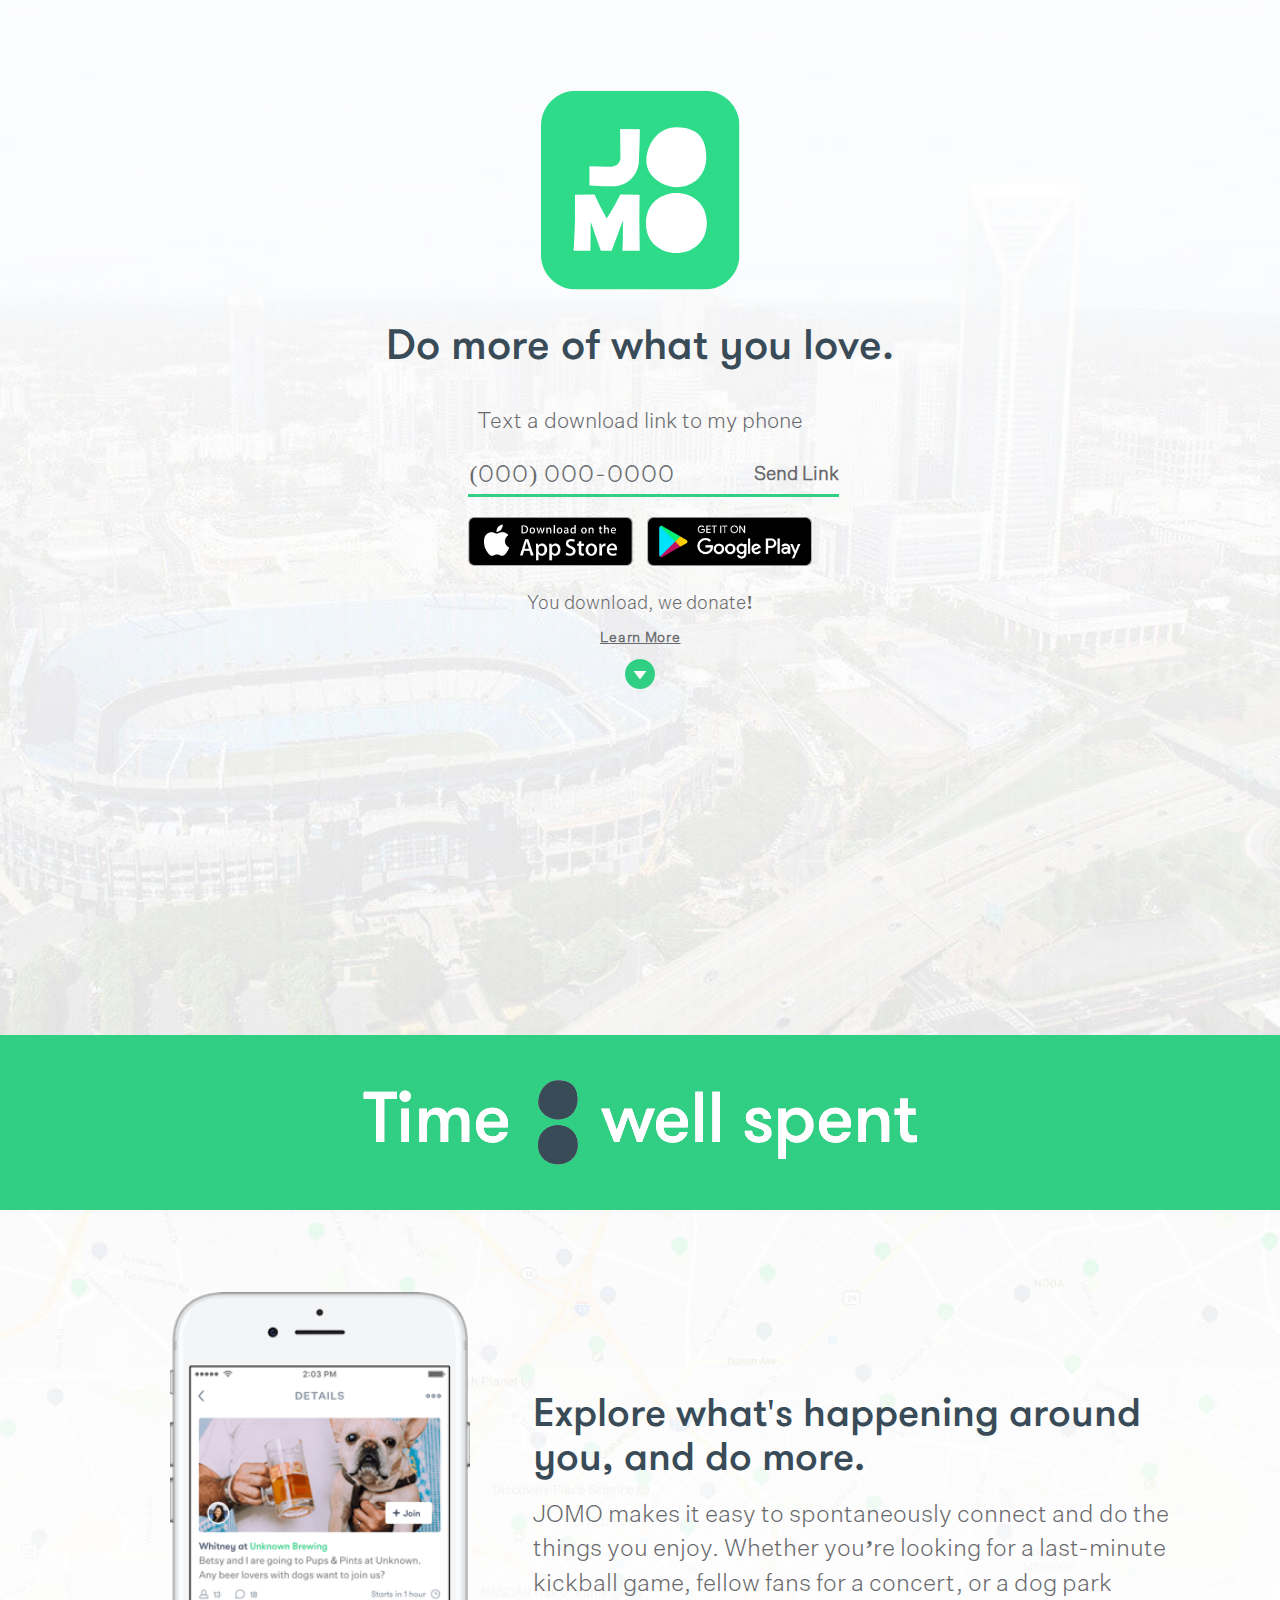
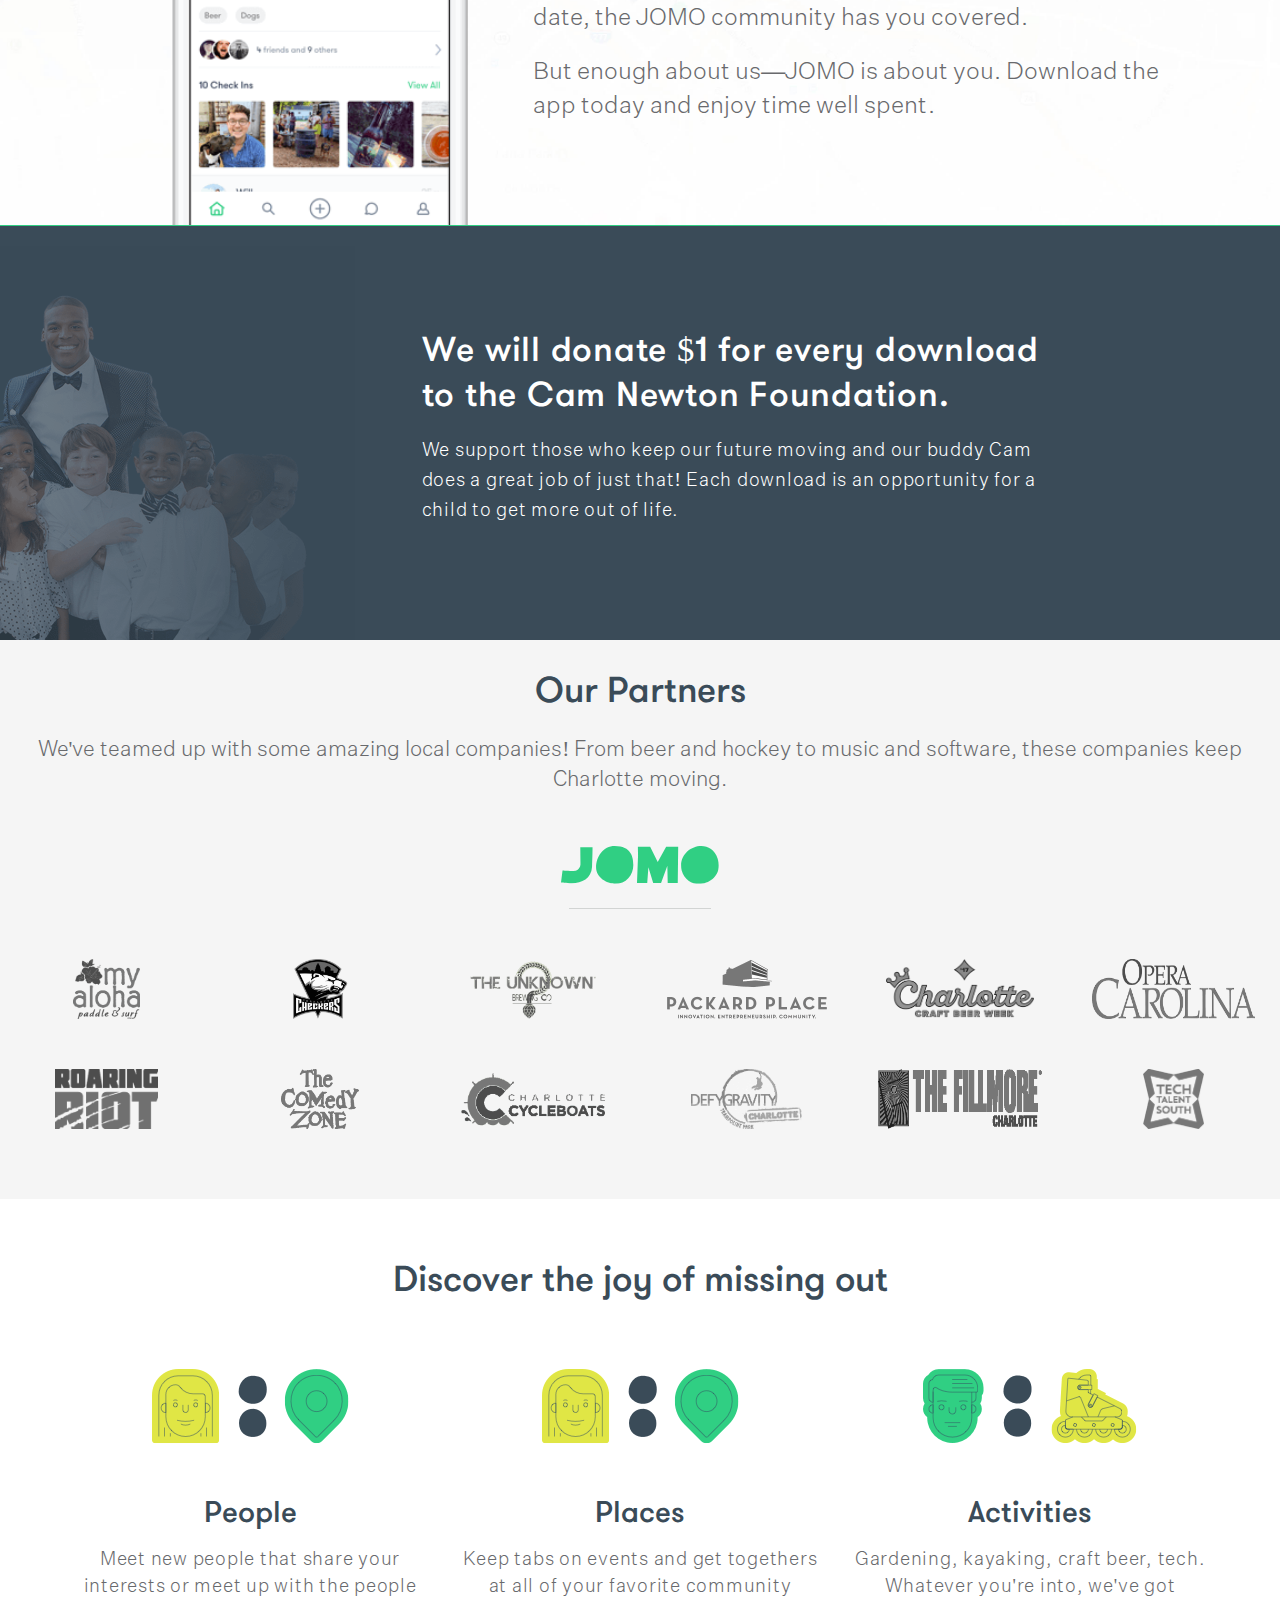
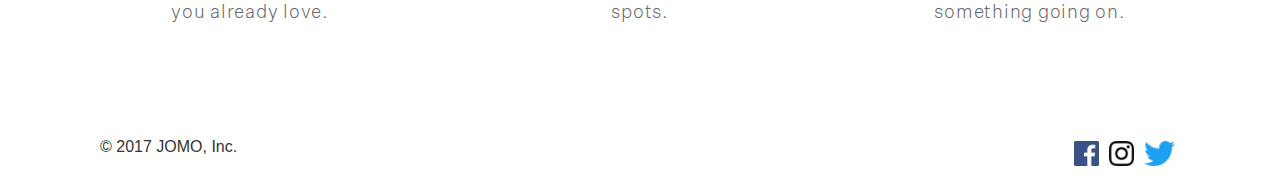
==== index.html @ 56cdbf4a "Some final checks." ====
<!-- Code created for the JOMO, Inc. website. Designed by Ryan Payne, code written by Jeff Berlin -->

<!DOCTYPE html PUBLIC "-//W3C//DTD HTML 4.01//EN"
      "http://www.w3.org/TR/html4/strict.dtd">
<html>
	<head profile="http://www.w3.org/TR/html4/strict.dtd">
		<meta charset="utf-8">
		<meta name="viewport" content="width=device-width, initial-scale=1">
		<link rel="icon" type="image/png" href="images/jomo_colon_favicon_16x16.png" style="width: 15px;">
		<title>JOMO - Joy of Missing Out</title>
		<!-- Latest compiled and minified CSS -->
		<link rel="stylesheet" href="https://maxcdn.bootstrapcdn.com/bootstrap/3.3.7/css/bootstrap.min.css" integrity="sha384-BVYiiSIFeK1dGmJRAkycuHAHRg32OmUcww7on3RYdg4Va+PmSTsz/K68vbdEjh4u" crossorigin="anonymous">
		<link rel="stylesheet" href="css/style.css">
		<link rel="stylesheet" href="css/responsive.css">
		<link rel="stylesheet" href="css/top-section.css">
		<link rel="stylesheet" href="css/cam-foundation.css">
		<link rel="stylesheet" href="css/partnership.css">
		<link rel="stylesheet" href="css/map.css">
		<link rel="stylesheet" href="css/bottom-section.css">
		<script src="https://code.jquery.com/jquery-3.2.1.min.js" integrity="sha256-hwg4gsxgFZhOsEEamdOYGBf13FyQuiTwlAQgxVSNgt4=" crossorigin="anonymous"></script>

		<!-- Google Analytics -->
		<script>

			(function(i,s,o,g,r,a,m){i['GoogleAnalyticsObject']=r;i[r]=i[r]||function(){
		  	(i[r].q=i[r].q||[]).push(arguments)},i[r].l=1*new Date();a=s.createElement(o),
		  	m=s.getElementsByTagName(o)[0];a.async=1;a.src=g;m.parentNode.insertBefore(a,m)
		  	})(window,document,'script','https://www.google-analytics.com/analytics.js','ga');

		 	ga('create', 'UA-104861584-1', 'auto');
		 	ga('send', 'pageview');

		</script>

		<!-- Facebook Pixel Code -->
		<script>

			!function(f,b,e,v,n,t,s)


			{if(f.fbq)return;n=f.fbq=function(){n.callMethod?


			n.callMethod.apply(n,arguments):n.queue.push(arguments)};


			if(!f._fbq)f._fbq=n;n.push=n;n.loaded=!0;n.version='2.0';


			n.queue=[];t=b.createElement(e);t.async=!0;


			t.src=v;s=b.getElementsByTagName(e)[0];


			s.parentNode.insertBefore(t,s)}(window,document,'script',


			'https://connect.facebook.net/en_US/fbevents.js');


			fbq('init', '852453918245778');


			fbq('track', 'PageView');

		</script>
		<noscript>
		<img height="1" width="1" src="https://www.facebook.com/tr?id=852453918245778&ev=PageView&noscript=1"/>
		</noscript>
		<!-- End Facebook Pixel Code -->
		
	</head>

	<body>

		<!-- TOP SECTION -->

		<div class="main container-fluid">

			<div class="time-logo-section">

				<img class="jomo-logo img-responsive center-block" src="images/jomo logo.svg">

				<h3>Do more of what you love.</h3>

				<p class="sms-text">Text a download link to my phone</p>

				<div class="sms-form">

					<form class="form-group container" onsubmit="sendSMS(this); return false;">

						<div class="input-group">
						
							<input class="input-group-field phone-number" id="phone" placeholder="(000) 000-0000" type="tel" name="phone" onkeydown="javascript:backspacerDOWN(this,event);" onkeyup="javascript:backspacerUP(this,event);">

						</div>

						<div class="input-group-button">

							<input type="submit" class="button" value="Send Link">
						
						</div>

					</form>

					<a class="apple-link" id="ios-img" href="http://d.jomoapp.com/jgYU/BYhSlrRX5F">

						<img src="images/jomo apple-appstore-min.png" class="img-responsive" id="store">

					</a>
				
					<a class="play-link" id="play-img" href="http://d.jomoapp.com/jgYU/BYhSlrRX5F">

						<img src="images/jomo google-appstore-min.png" class="img-responsive" id="store">

					</a>

				</div>

				<div class="header-under">

					<p>You download, we donate!</p>

					<input class="cam-button" id="cam-button" type="button" value="Learn More">

				</div>

				<div class="downarrow">
					
					<img class="downarrow-button" src="images/jomo down-arrow.png">

				</div>

			</div>

		</div>

		<!-- 'Time : well spent' logo section -->

		<div class="container-fluid">

			<div class="time-img row">

				<div class="col-lg-12 col-md-12 col-sm-12 col-xs-12">

					<img class="img-responsive center-block" src="images/jomo time logo-min.png">

				</div>
			
			</div>

		</div>

		<!-- MAP SECTION -->

		<div class="map container-fluid">
			
			<div class="vertical-align">		

				<div class="map-info vertical-margin col-lg-6 col-lg-push-5 col-md-6 col-md-push-5 col-sm-12 col-xs-12">

					<h1>Explore what's happening around you, and do more!</h1>

					<p class="hidden-xs">JOMO makes it easy to spontaneously connect and do the things you enjoy. Whether you’re looking for a last-minute kickball game, fellow fans for a concert, or a dog park date, the JOMO community has you covered.</p>

					<p class="hidden-xs">But enough about us—JOMO is about you. Download the app today and enjoy time well spent.</p>

				</div>

				<div class="phonemap col-lg-4 col-lg-pull-5 col-md-4 col-md-pull-5 col-sm-12">

					<img src="images/jomo event screenshot-min.png" class="img-responsive center-block">
				
				</div>

			</div>

		</div>

		<!-- CAM NEWTON FOUNDATION INFO -->

		<div class="cam container-fluid">

			<div class="row">

				<div class="camlogo col-lg-4 col-md-4 col-sm-12 col-xs-12">

					<img class="img-responsive center-block" src="images/jomo cam newton foundation kids-min.png">

				</div>

				<div class="donating col-lg-6 col-md-6 col-sm-12 col-xs-12">

					<h1 class="dollar">We will donate $1 for every download to the Cam Newton Foundation.</h1>

					<h5 class="hidden-sm hidden-xs">We support those who keep our future moving and our buddy Cam does a great job of just that! Each download is an opportunity for a child to get more out of life.</h5>

				</div>

			</div>

		</div>

		<!-- PARTNERSHIP SECTION -->

		<div class="container-fluid partnerships">

			<div class="col-sm-12 text-center">

				<h1>Our Partners</h1>

				<p>We've teamed up with some amazing local companies! From beer and hockey to music and software, these companies keep Charlotte moving.</p>

				<img class="img-responsive center-block" src="images/jomo-partners.svg">

			</div>

			<div class="partners row">

				<div class="col-lg-2 col-md-4 col-sm-4 col-xs-6">

					<a href="http://www.standuplkn.com/"><img class="img-responsive center-block" src="JOMO partners images/jomo my aloha grey-min.png"></a>

				</div>

				<div class="col-lg-2 col-md-4 col-sm-4 col-xs-6">

					<a href="http://www.gocheckers.com/"><img class="img-responsive center-block" src="JOMO partners images/jomo charlotte checkers grey-min.png"></a>

				</div>	

				<div class="col-lg-2 col-md-4 col-sm-4 col-xs-6">

					<a href="http://www.unknownbrewing.com/"><img class="img-responsive center-block" src="JOMO partners images/jomo unknown brewing grey-min.png"></a>

				</div>

				<div class="col-lg-2 col-md-4 col-sm-4 col-xs-6">

					<a href="https://www.facebook.com/HQCLT/"><img class="img-responsive center-block" src="JOMO partners images/jomo packard place grey-min.png"></a>

				</div>

				<div class="col-lg-2 col-md-4 col-sm-4 col-xs-6">
					
					<a href="http://charlottecraftbeerweek.org/"><img class="img-responsive center-block" src="JOMO partners images/jomo charlotte beer week grey-min.png"></a>

				</div>

				<div class="col-lg-2 col-md-4 col-sm-4 col-xs-6">

					<a href="https://www.operacarolina.org/"><img class="img-responsive center-block" src="JOMO partners images/jomo opera carolina grey-min.png"></a>

				</div>

				<div class="col-lg-2 col-md-4 col-sm-4 col-xs-6">

					<a href="https://roaringriot.com/"><img class="img-responsive center-block" src="JOMO partners images/jomo roaring riot grey-min.png"></a>

				</div>

				<div class="col-lg-2 col-md-4 col-sm-4 col-xs-6">

					<a href="https://www.cltcomedyzone.com/"><img class="img-responsive center-block" src="JOMO partners images/jomo comedy zone grey-min.png"></a>

				</div>

				<div class="col-lg-2 col-md-4 col-sm-4 col-xs-6">

					<a href="http://www.charlottecycleboats.com/"><img class="img-responsive center-block" src="JOMO partners images/jomo charlotte cycleboats logo grey-min.png"></a>

				</div>

				<div class="col-lg-2 col-md-4 col-sm-4 col-xs-6">

					<a href="http://www.defycharlotte.com/"><img class="img-responsive center-block" src="JOMO partners images/jomo defy gravity grey-min.png"></a>

				</div>

				<div class="col-lg-2 col-md-4 col-sm-4 col-xs-6">

					<a href="http://www.fillmorecharlottenc.com/"><img class="img-responsive center-block" src="JOMO partners images/jomo fillmore grey-min.png"></a>

				</div>

				<div class="col-lg-2 col-md-4 col-sm-4 col-xs-6">

					<a href="https://www.techtalentsouth.com/"><img class="img-responsive center-block" src="JOMO partners images/jomo tech talent south grey-min.png"></a>
				
				</div>
					
			</div>

		</div>

		<!-- BOTTOM / FOOTER SECTION -->

		<div class="container-fluid bottom-header hidden-sm hidden-xs">

			<div class="col-sm-12">

				<h1>Discover the joy of missing out</h1>

			</div>

		</div>

		<div class="container bottom hidden-sm hidden-xs">

			<div class="row">

				<div class="col-md-4 bottom-info">

					<img src="images/jomo places-min.png" class="img-responsive center-block">

					<h2>People</h2>

					<h5>Meet new people that share your interests or meet up with the people you already love.</h5>

				</div>

				<div class="col-md-4 bottom-info">

					<img src="images/jomo places-min.png" class="img-responsive center-block">

					<h2>Places</h2>
					
					<h5>Keep tabs on events and get togethers at all of your favorite community spots.</h5>

				</div>

				<div class="col-md-4 bottom-info">

					<img src="images/jomo activities-min.png" class="img-responsive center-block">

					<h2>Activities</h2>
					
					<h5>Gardening, kayaking, craft beer, tech. Whatever you're into, we've got something going on.</h5>

				</div>

			</div>

		</div>

		<div class="container-fluid footer">

			<div class="row">
			
				<div class="col-xs-6 col-xs-push-6">

					<a href="https://twitter.com/jomoapp"><img src="images/jomo twitter-min.png" class="img-responsive"></a>

					<a href="https://www.instagram.com/jomoapp/"><img src="images/jomo instagram-min.png" class="img-responsive"></a>

					<a href="https://www.facebook.com/JOMOapp/"><img src="images/jomo facebook-min.png" class="img-responsive"></a>
					
				</div>

				<div class="col-xs-6 col-xs-pull-6">
					
					<p>&copy; 2017 JOMO, Inc.</p>
				
				</div>
			
			</div>

		</div>


		<script src="https://cdnjs.cloudflare.com/ajax/libs/popper.js/1.11.0/umd/popper.min.js" integrity="sha384-b/U6ypiBEHpOf/4+1nzFpr53nxSS+GLCkfwBdFNTxtclqqenISfwAzpKaMNFNmj4" crossorigin="anonymous"></script>

		<!-- Latest compiled and minified JavaScript -->
		<script src="https://maxcdn.bootstrapcdn.com/bootstrap/3.3.7/js/bootstrap.min.js" integrity="sha384-Tc5IQib027qvyjSMfHjOMaLkfuWVxZxUPnCJA7l2mCWNIpG9mGCD8wGNIcPD7Txa" crossorigin="anonymous"></script>

		<script src="js/main.js"></script>
	</body>
</html>
---- css/style.css ----
/* Code created for the JOMO, Inc. website. Designed by Ryan Payne, code written by Jeff Berlin */

@font-face {
	font-family: GT-Walsheim-Medium;
	src: url(GT-Walsheim-Pro-Trial-Medium.otf);
}

@font-face {
	font-family: GT-Walsheim-Thin;
	src: url(GT-Walsheim-Pro-Trial-Thin.otf);
}

@font-face {
	font-family: GT-Walsheim-Oblique;
	src: url(GT-Walsheim-Pro-Trial-Light-Oblique.otf);
}

@font-face {
	font-family: SourceSansPro-Light;
	src: url(SourceSansPro-Light.otf);
}

@font-face {
	font-family: UntitledSansTest-Bold;
	src: url(UntitledSansTest-Bold.otf);
}

@font-face {
	font-family: UntitledSansTest-Light;
	src: url(UntitledSansTest-Light.otf);
}

@font-face {
	font-family: UntitledSansTest-Medium;
	src: url(UntitledSansTest-Medium.otf);
}

html, body {
	overflow-x: hidden;
	width: 100%;
}

.jumbotron {
	width: 100%;
	margin-bottom: 0px;
}

.time-logo-section h3, .partnerships h1, .bottom-info h2, .bottom-header h1, .map-info h1  {
	font-family: "GT-Walsheim-Medium";
	color: #3a4b58;
}

.header-under h4 {
	font-family: "GT-Walsheim-Thin";
	color: #3a4b58;
}

.sms-text, #phone, #phone input, .input-group-field::placeholder, .header-under p, .header-under input, .input-group-button input, .map-info p, .partnerships p, .bottom-info h5, footer p {
	font-family: "UntitledSansTest-Light";
	color: #696a6d;
}
---- css/responsive.css ----
/* Code created for the JOMO, Inc. website. Designed by Ryan Payne, code written by Jeff Berlin */

@media (max-width: 1363px) {

	.donating h5 {
		font-size: 14pt !important;
	}

}

@media (max-width: 1301px) {

	.dollar {
		font-size: 26pt;
	}

}

@media (max-width: 1199px) {

	.map-info p {
		font-size: 16pt !important;
	}

}

@media (max-width: 1169px) {

	.donating {
		margin-right: 0rem !important;
	}

	.phonemap h1 {
		font-size: 28pt;
	}

	.phonemap p {
		font-size: 18pt !important;
	}

}

@media (max-width: 1143px) {

	.dollar {
		font-size: 24pt;
	}
}


@media (max-width: 1131px) {

	.map-info h1, .map-info p {
		margin-left: 5rem !important;
	}

}

@media (max-width: 1047px) {

	.map-info h1 {
		font-size: 28pt !important;
	}
}

@media (max-width: 991px) {

	.time-logo-section {
		margin-right: 0rem !important;
		margin-bottom: 2rem;
		padding-left: 0rem !important;
		padding-right: 0rem !important;
		text-align: center;
	}

	.form-group {
		margin-left: auto !important;
		width: 341px !important;
	}

	.time-logo-section h3 {
		padding-right: 10rem !important;
		padding-left: 10rem !important;
		margin-bottom: 2rem;
	}

	.time-logo-section a {
		padding-top: 0 !important;
		padding-bottom: 0 !important;
	}

	.play-link, .play-link img, .apple-link img {
		padding-right: 0px !important;
	}

	.apple-link {
		margin-right: 10px;
	}

	.phonemap {
		text-align: center;
	}

	.phonemap img {
		margin-top: 12px !important;
	}

	.map-info {
		margin-bottom: 2rem !important;
		margin-top: 2rem !important;
		margin-left: 0rem !important;
		padding-left: 1rem !important;
		padding-right: 1rem !important;
		text-align: center;
	}

	.map-info h1, .map-info p {
		margin-left: 0 !important;
	}

	.map-info p {
		padding-right: 10rem !important;
		padding-left: 10rem !important; 
	}

	.donating {
		margin-top: 0 !important;
		/*margin-bottom: 4% !important;*/
		margin-left: 0px !important;
		background-color: #30cf83;
	}

	.dollar {
		text-align: center;
		font-size: 24pt;
		margin-top: 1rem !important;
		margin-left: 2rem !important;
		margin-right: 2rem !important;
	}

	.footer {
		margin-top: 2rem;
	}

}

@media (max-width: 876px) {

	.partnerships p {
		font-size: 14pt !important;
	}

}

@media (max-width: 823px) {

	.time-logo-section h3, #phone, #phone input {
		font-size: 16pt;
	}

}

@media (max-width: 767px) {

	.map-info h1 {
		margin-top: 0rem !important;
		margin-bottom: 0rem !important;
	}

	.map-info {
		margin-top: 5rem !important;
		margin-bottom: 5rem !important;
	}

	.donating {
		margin-right: 0rem !important;
	}

	.dollar {
		font-size: 20pt;
	}

	.phonemap img, .footer p, .footer a {
		text-align: center;
	}

}

@media (max-width: 686px) {

	.map-info h1 {
		font-size: 24pt !important;
	}

}

@media (max-width: 667px) {

	.footer {
		padding-right: 10rem !important;
		padding-left: 10rem !important;
	}

}

@media (max-width: 590px) {

	.text-sms, .form-group, .sms-text {
		display: none;
	}

	.time-img img {
		height: 60px !important;
	}

}

@media (max-width: 579px) {

	.time-logo-section h3 {
		padding-left: 2rem !important;
		padding-right: 2rem !important;
	}

}

@media (max-width: 557px) {

	.map-info h1 {
		font-size: 22pt !important;
	}

}

@media (max-width: 512px) {

	.map-info h1 {
		font-size: 20pt !important;
	}

}

@media (max-width: 507px) {

	.footer {
		padding-left: 3rem !important;
		padding-right: 3rem !important;
	}

	.partners a img {
		height: 65px !important;
	}

}

@media (max-width: 490px) {

	.dollar {
		font-size: 18pt;
	}

}

@media (max-width: 430px) {

	.partnerships p {
		font-size: 12pt !important;
	}

	.jomo-logo {
		height: 150px !important;
	}

	.time-logo-section h3 {
		font-size: 30pt !important;
	}

}

@media (max-width: 413px) {

	.partners a img {
		height: 65px !important;
		margin-bottom: 1rem !important;
	}

}

@media (max-width: 367px) {

	.footer {
		padding-right: 1rem !important;
		padding-left: 1rem !important;
	}

}

@media (max-width: 359px) {

	.apple-link {
		margin-right: 0 !important;
	}

}

@media (max-width: 350px) {

	.partners a img {
		height: 60px !important;
	}

}

@media (max-width: 340px) {

	.dollar {
		font-size: 16pt;
	}

}

@media (max-width: 333px) {

	.time-logo-section a, .apple-link, .play-link {
		padding: 0 !important;
	}

	.time-logo-section, .time-logo-section h3, .jomo-logo {
		margin-bottom: 2rem !important;
	}

	.jomo-logo {
		height: 130px !important;
	}

	.time-logo-section {
		margin: 8vh 0 !important;
	}

	.time-logo-section h3 {
		font-size: 26pt !important;
	}

}
---- css/top-section.css ----
/* Code created for the JOMO, Inc. website. Designed by Ryan Payne, code written by Jeff Berlin */

.container-fluid {
	padding: 0;
}

.main {
	background-image: url('../images/jomo charlotte background-min.jpg');
	background-position: center;
	background-size: cover;
	background-repeat: no-repeat;
	text-align: center;
	height: 115vh;
	vertical-align: middle;
}

.time-logo-section {
	vertical-align: middle;
	margin: 10vh 0;
}

.jomo-logo {
	text-align: center;
	margin-bottom: 3rem;
}

.time-logo-section h3 {
	font-size: 32pt;
	margin-bottom: 4rem;
}

.sms-text {
	font-size: 16pt;
	font-weight: 550;
}

form {
	margin-top: 2rem;
	display: block;
	position: relative;
	min-width: 341px;
	text-align: center;
}

.form-group {
	position: relative;
	margin-bottom: 20px;
	width: 375px;
}

.form-group input {
	border: 0;
	outline: none;
}

.input-group input {
	background-color: transparent;
	vertical-align: middle;
	font-size: 18pt;
	letter-spacing: .95px;
	text-align: left;
}

.input-group {
	display: table;
	width: 100%;
}

.input-group, .input-group-button {
	display: table-cell;
	border-bottom: 3px solid #30cf83;
	text-align: left;
}

.input-group-button {
	padding-top: 0;
	padding-bottom: 0;
	height: 100%;
}


.input-group-button input {
	background-color: transparent;
	border-radius: 10px;
	font-weight: 900;
	font-size: 14pt;
	vertical-align: middle;
	padding: 0;
}

.input-group-button input:active {
	transform: translateY(2px);
}

.time-logo-section a {
	width: 165px;
	display: inline-block;
	padding-left: 0px;
}

.time-logo-section a img:active {
	transform: translateY(1px);
}

.apple-link {
	margin-right: 1rem;
}

.header-under {
	margin-top: 2rem;
}

.header-under p {
	font-size: 14pt;
	font-weight: 550;
}

.header-under input {
	background-color: transparent;
	border: 0;
	border-radius: 0;
	padding: 0;
	/*color: #696a6d;*/
	text-decoration: underline;
	/*font-family: "GT-Walsheim-Thin";*/
	letter-spacing: 0.05em;
	line-height: 1.46;
	font-weight: 900;
	outline: none;
	margin-bottom: 1rem;
}

.downarrow img {
	width: 30px;
}

.downarrow {
	text-align: center;
}

.downarrow img:hover {
	cursor: pointer;
}

/* Time : well spent logo section */

.time-img {
	background-color: #30cf83;
	text-align: center;
}

.time-img img {
	padding: 15px;
	margin: 3rem auto;
	height: fit-content;
}
---- css/partnership.css ----
/* Code created for the JOMO, Inc. website. Designed by Ryan Payne, code written by Jeff Berlin */

.partnerships {
	background-color: #f5f5f5;
	width: 100%;
	text-align: center;
	margin-top: -5px;
}

.partnerships h1 {
	text-align: center;
	margin-top: 3rem;
	margin-bottom: 2.5rem;
	color: #3a4b58;
}

.partnerships p {
	font-size: 16pt;
	margin-bottom: 5rem;
}

.text-center img {
	margin-bottom: 4rem;
}

.partners {
	text-align: center;
	margin-top: 3rem;
	margin-bottom: 3rem;
	padding-left: 15px;
	padding-right: 15px;
}

.partners a img {
	height: 80px;
	padding: 10px;
	margin-bottom: 3rem;
	vertical-align: middle;
}
---- css/map.css ----
/* Code created for the JOMO, Inc. website. Designed by Ryan Payne, code written by Jeff Berlin */

.map {
	background-image: url('../images/jomo charlotte map pins-min.jpg');
	background-position: center;
	background-repeat: no-repeat;
	background-size: cover;
	border-bottom: 1px solid #30cf83;
	margin-top: -5px;
	width: 100%;
	display: flex;
}

.phonemap img {
	width: 300px;
	margin-top: 82px;
}

.phonemap {
	padding: 0;
}

.map-info {
	margin-top: 16rem;
	vertical-align: middle;
	padding: 0;
}

.map-info h1 {
	font-size: 30pt;
}

.map-info p {
	font-size: 18pt;
	font-weight: 550;
	margin-top: 20px;
}
---- css/bottom-section.css ----
/* Code created for the JOMO, Inc. website. Designed by Ryan Payne, code written by Jeff Berlin */

.bottom-header h1 {
	text-align: center;
	padding-top: 40px;
	margin-bottom: 50px;
	background-color: transparent;
}

.bottom {
	text-align: center;
}

.bottom-info img, .bottom-info h2 {
	padding-bottom: 10px;
}

.bottom-info h5 {
	line-height: 140%;
	letter-spacing: .75px;
	font-size: 14pt;
}

.bottom-info {
	margin-bottom: 100px;
}

.footer {
	margin-bottom: 20px;
	padding-right: 10rem;
	padding-left: 10rem;
}

.footer p {
	float: left;
	vertical-align: middle;
	font-size: 12pt;
}

.footer a {
	float: right;
	display: inline-block;
	padding: .5rem;
}

.footer a img {
	height: 25px;
}
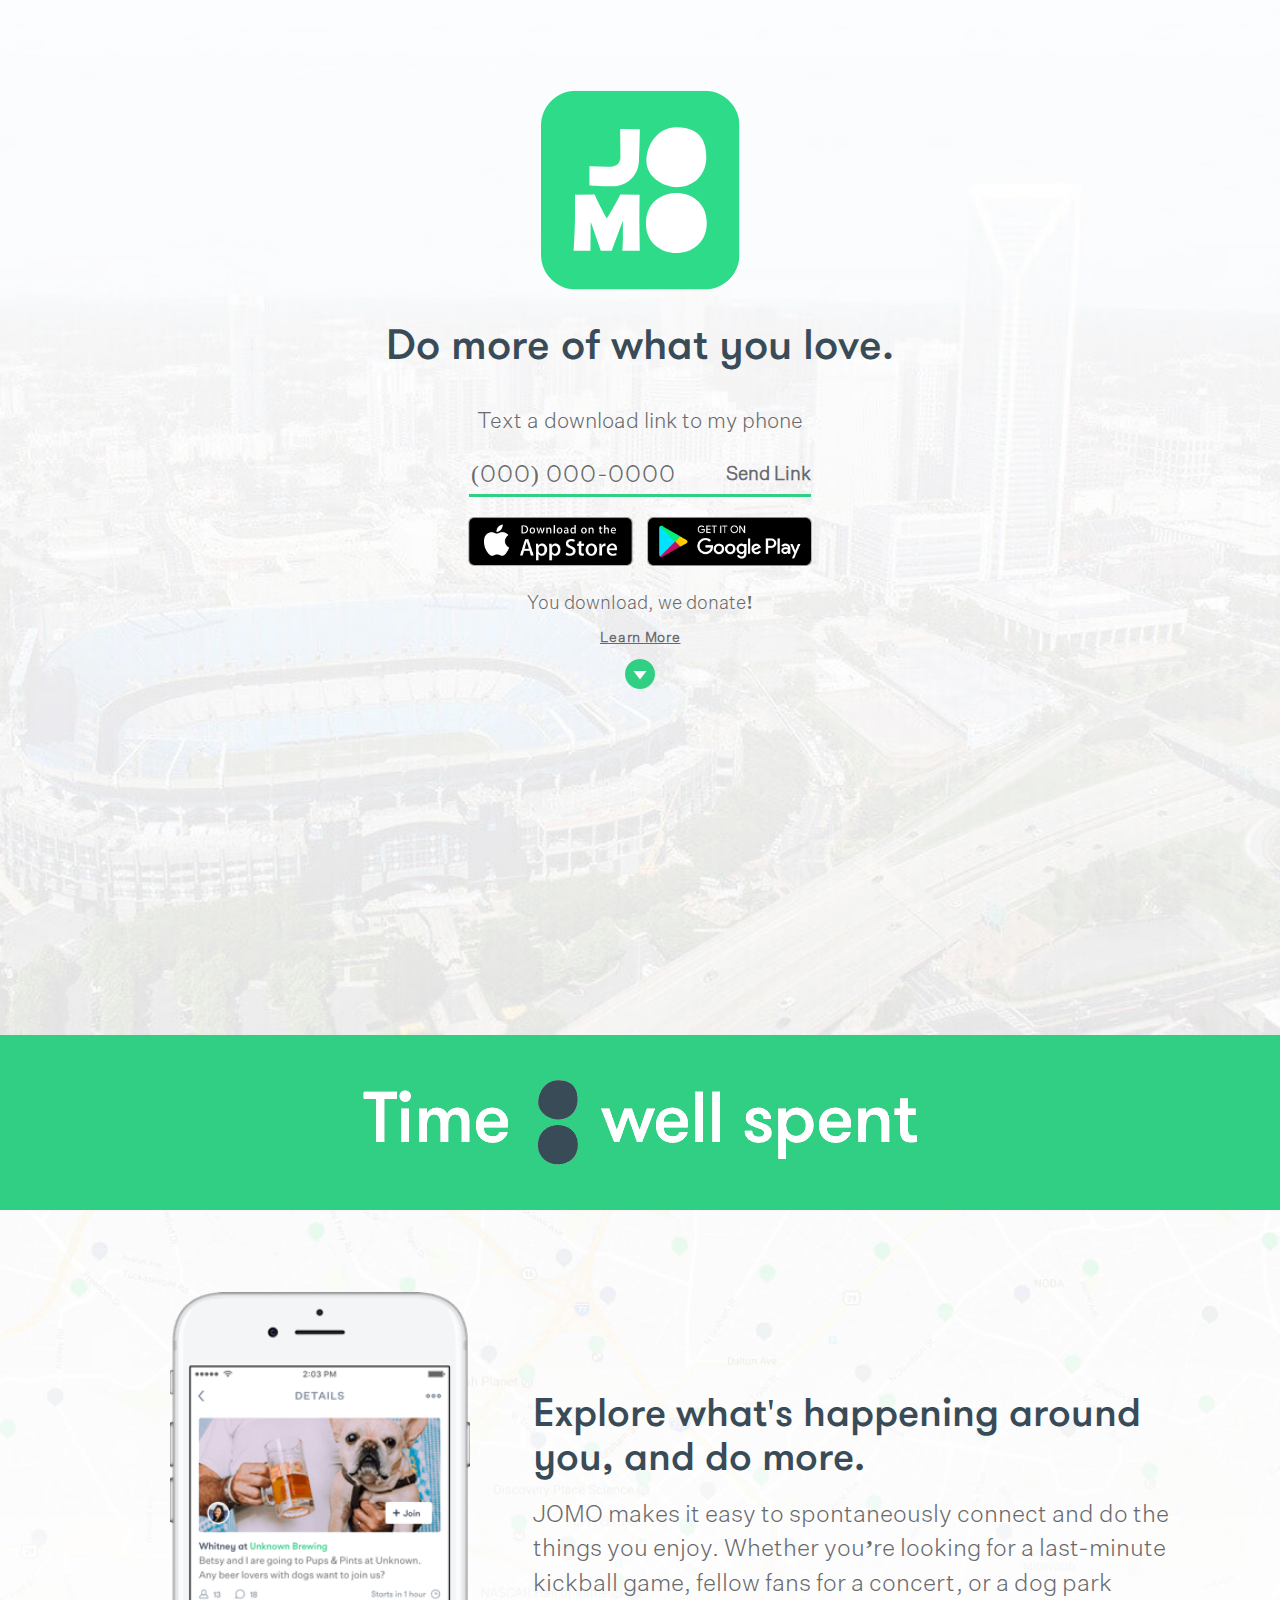
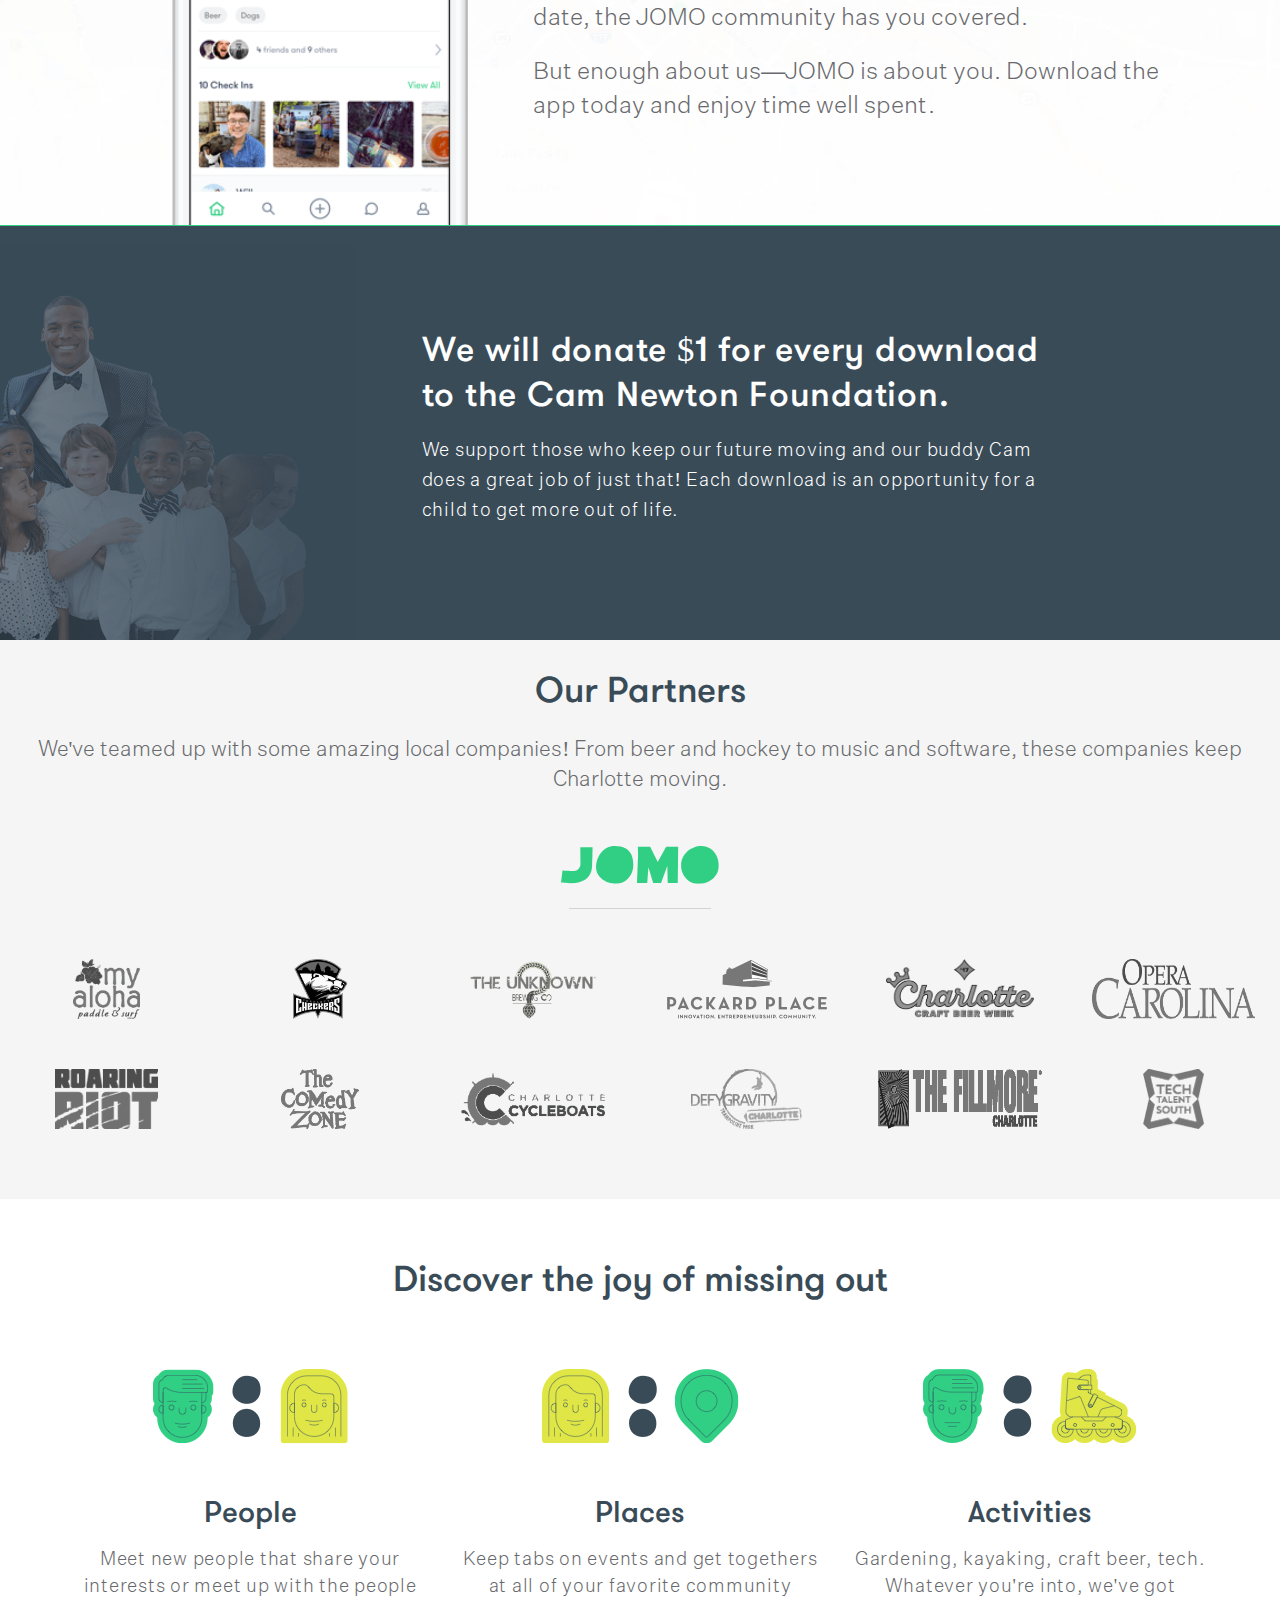
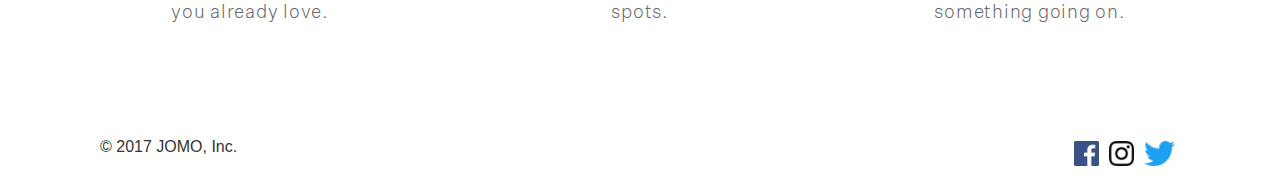
==== commit 50cb0a4e: "Fixed people image" ====
--- a/index.html
+++ b/index.html
@@ -312,7 +312,7 @@
 
 				<div class="col-md-4 bottom-info">
 
-					<img src="images/jomo places-min.png" class="img-responsive center-block">
+					<img src="images/jomo people-min.png" class="img-responsive center-block">
 
 					<h2>People</h2>
 
--- a/css/responsive.css
+++ b/css/responsive.css
@@ -45,6 +45,7 @@
 	.dollar {
 		font-size: 24pt;
 	}
+
 }
 
 
@@ -61,6 +62,7 @@
 	.map-info h1 {
 		font-size: 28pt !important;
 	}
+
 }
 
 @media (max-width: 991px) {
@@ -71,11 +73,6 @@
 		padding-left: 0rem !important;
 		padding-right: 0rem !important;
 		text-align: center;
-	}
-
-	.form-group {
-		margin-left: auto !important;
-		width: 341px !important;
 	}
 
 	.time-logo-section h3 {
@@ -125,7 +122,6 @@
 
 	.donating {
 		margin-top: 0 !important;
-		/*margin-bottom: 4% !important;*/
 		margin-left: 0px !important;
 		background-color: #30cf83;
 	}
--- a/css/top-section.css
+++ b/css/top-section.css
@@ -45,7 +45,9 @@
 .form-group {
 	position: relative;
 	margin-bottom: 20px;
-	width: 375px;
+	width: 342px;
+	padding-left: 0 !important;
+	padding-right: 0 !important;
 }
 
 .form-group input {
@@ -59,6 +61,7 @@
 	font-size: 18pt;
 	letter-spacing: .95px;
 	text-align: left;
+	width: 248px;
 }
 
 .input-group {
@@ -77,7 +80,6 @@
 	padding-bottom: 0;
 	height: 100%;
 }
-
 
 .input-group-button input {
 	background-color: transparent;
@@ -120,9 +122,7 @@
 	border: 0;
 	border-radius: 0;
 	padding: 0;
-	/*color: #696a6d;*/
 	text-decoration: underline;
-	/*font-family: "GT-Walsheim-Thin";*/
 	letter-spacing: 0.05em;
 	line-height: 1.46;
 	font-weight: 900;
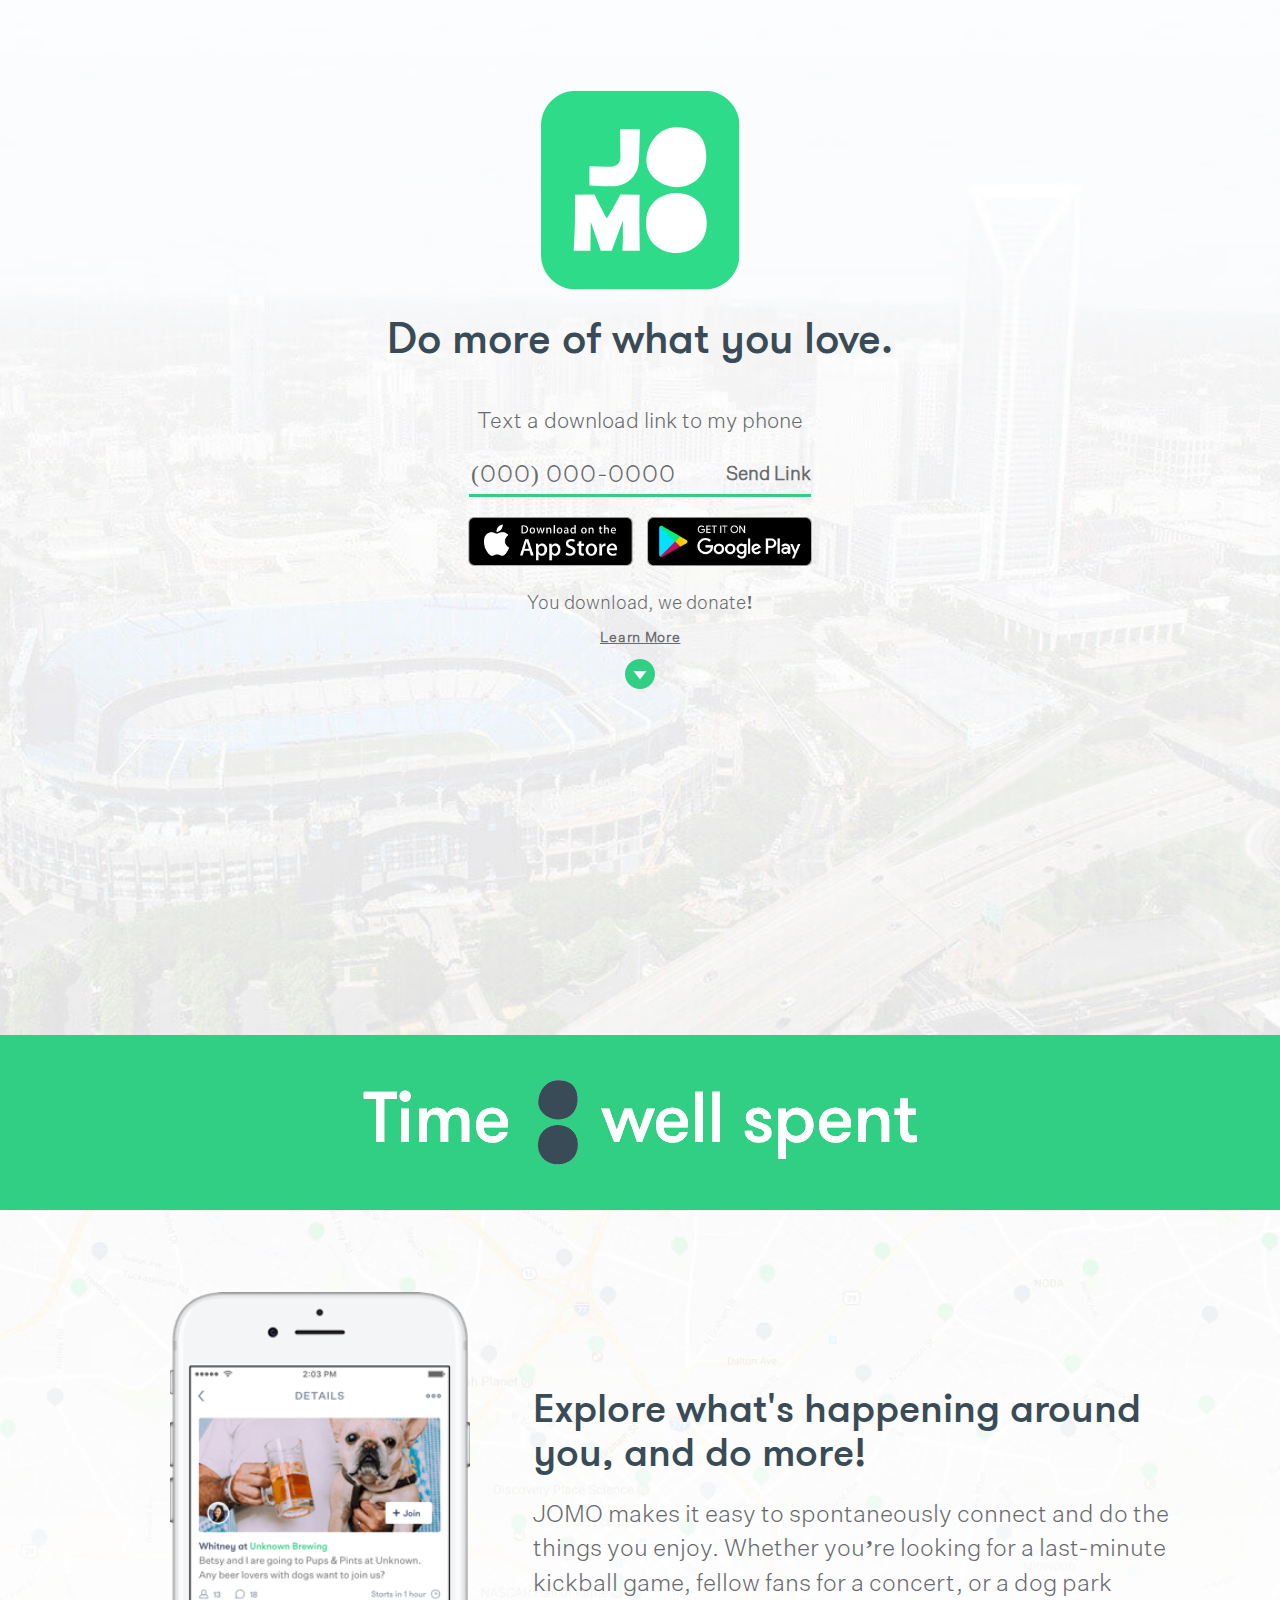
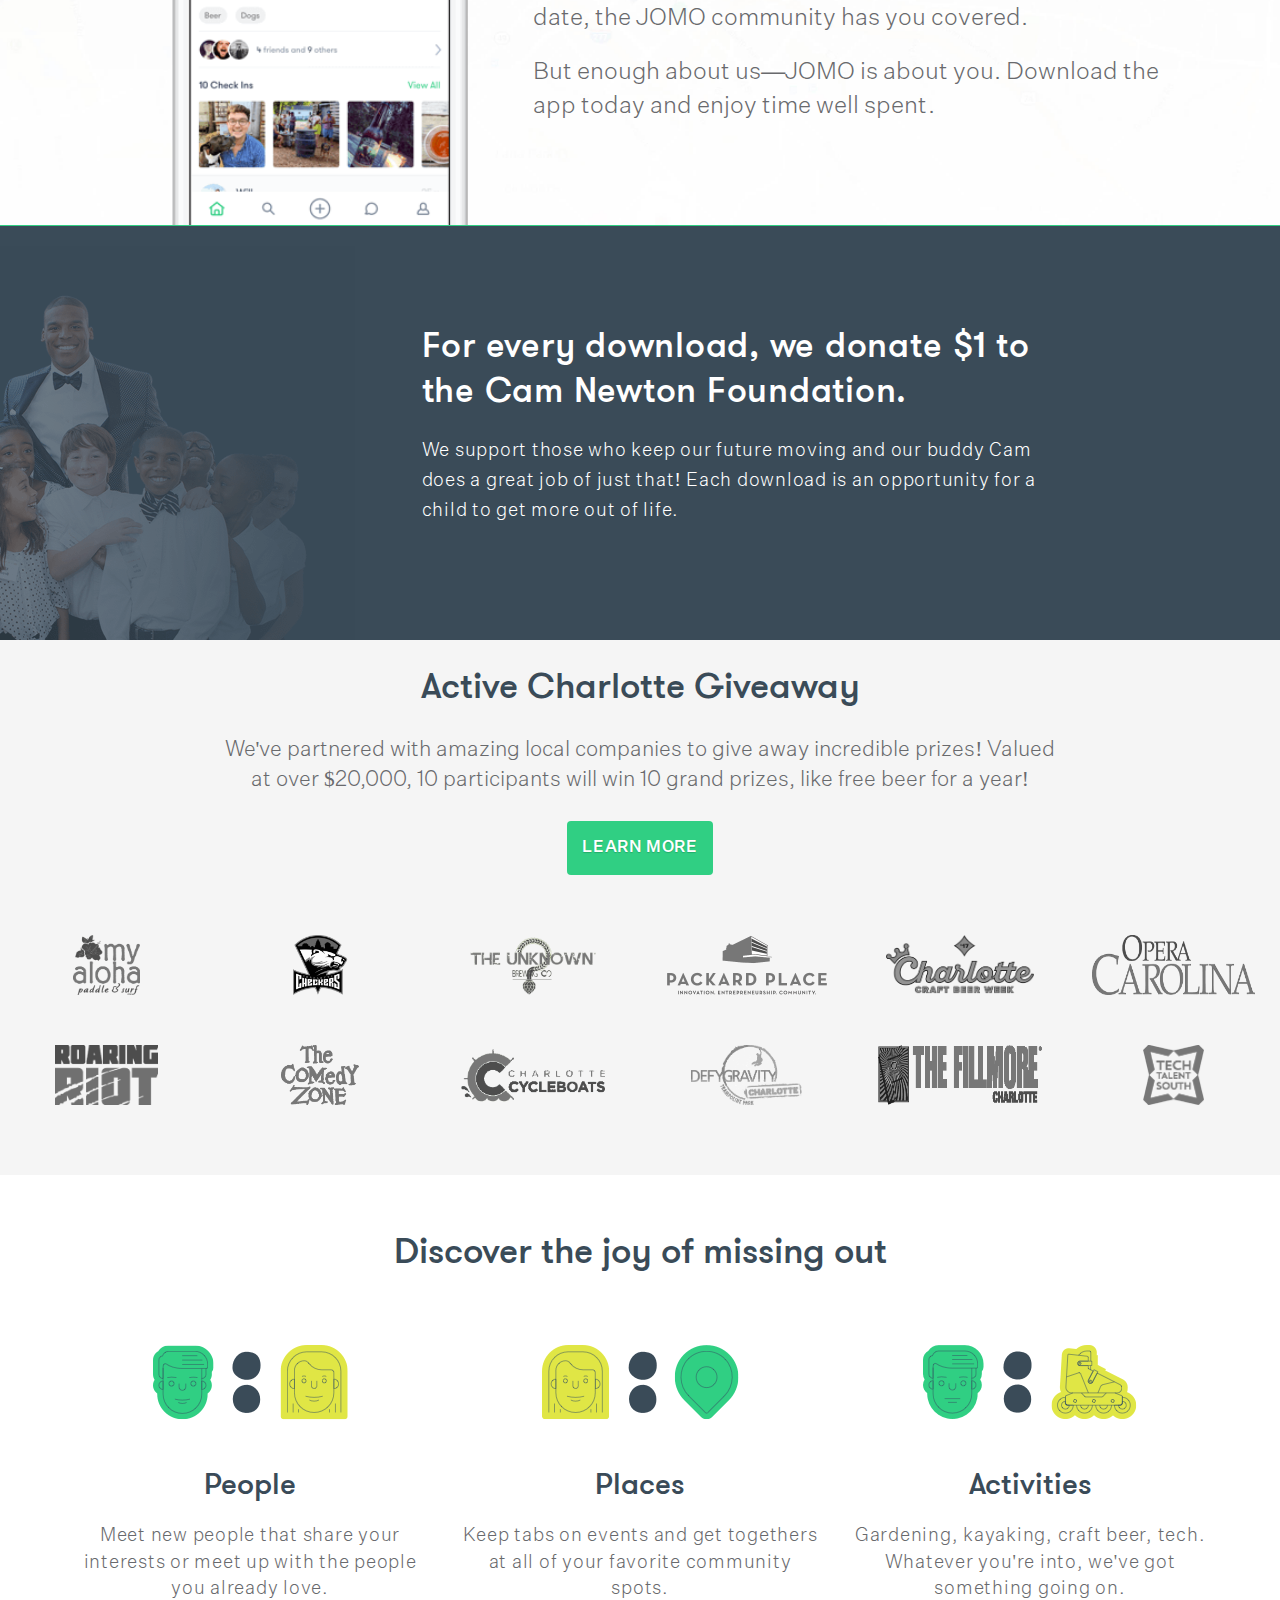
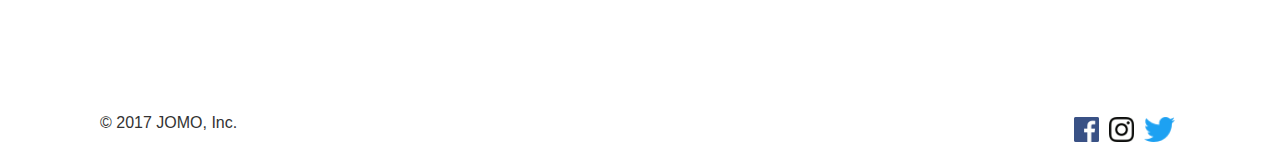
==== commit a84c19fd: "Changing partner section" ====
--- a/index.html
+++ b/index.html
@@ -80,7 +80,7 @@
 
 			<div class="time-logo-section">
 
-				<img class="jomo-logo img-responsive center-block" src="images/jomo logo.svg">
+				<img class="jomo-logo img-responsive center-block" src="images/jomo_logo.svg">
 
 				<h3>Do more of what you love.</h3>
 
@@ -104,15 +104,15 @@
 
 					</form>
 
-					<a class="apple-link" id="ios-img" href="http://d.jomoapp.com/jgYU/BYhSlrRX5F">
-
-						<img src="images/jomo apple-appstore-min.png" class="img-responsive" id="store">
+					<a class="apple-link" id="ios-img" href="http://d.jomoapp.com/iOS">
+
+						<img src="images/jomo_apple_appstore_min.png" class="img-responsive" id="store">
 
 					</a>
 				
-					<a class="play-link" id="play-img" href="http://d.jomoapp.com/jgYU/BYhSlrRX5F">
-
-						<img src="images/jomo google-appstore-min.png" class="img-responsive" id="store">
+					<a class="play-link" id="play-img" href="http://d.jomoapp.com/Android">
+
+						<img src="images/jomo_google_appstore_min.png" class="img-responsive" id="store">
 
 					</a>
 
@@ -128,7 +128,7 @@
 
 				<div class="downarrow">
 					
-					<img class="downarrow-button" src="images/jomo down-arrow.png">
+					<img class="downarrow-button" src="images/jomo_down_arrow.png">
 
 				</div>
 
@@ -144,7 +144,7 @@
 
 				<div class="col-lg-12 col-md-12 col-sm-12 col-xs-12">
 
-					<img class="img-responsive center-block" src="images/jomo time logo-min.png">
+					<img class="img-responsive center-block" src="images/jomo_time_logo_min.png">
 
 				</div>
 			
@@ -170,7 +170,7 @@
 
 				<div class="phonemap col-lg-4 col-lg-pull-5 col-md-4 col-md-pull-5 col-sm-12">
 
-					<img src="images/jomo event screenshot-min.png" class="img-responsive center-block">
+					<img class="img-responsive center-block" src="images/jomo_event_screenshot_min.png">
 				
 				</div>
 
@@ -186,13 +186,13 @@
 
 				<div class="camlogo col-lg-4 col-md-4 col-sm-12 col-xs-12">
 
-					<img class="img-responsive center-block" src="images/jomo cam newton foundation kids-min.png">
+					<img class="img-responsive center-block" src="images/jomo_cam_newton_foundation_kids_min.png">
 
 				</div>
 
 				<div class="donating col-lg-6 col-md-6 col-sm-12 col-xs-12">
 
-					<h1 class="dollar">We will donate $1 for every download to the Cam Newton Foundation.</h1>
+					<h1 class="dollar">For every download, we donate $1 to the Cam Newton Foundation.</h1>
 
 					<h5 class="hidden-sm hidden-xs">We support those who keep our future moving and our buddy Cam does a great job of just that! Each download is an opportunity for a child to get more out of life.</h5>
 
@@ -208,11 +208,15 @@
 
 			<div class="col-sm-12 text-center">
 
-				<h1>Our Partners</h1>
-
-				<p>We've teamed up with some amazing local companies! From beer and hockey to music and software, these companies keep Charlotte moving.</p>
-
-				<img class="img-responsive center-block" src="images/jomo-partners.svg">
+				<h1>Active Charlotte Giveaway</h1>
+
+				<!-- <p>We've teamed up with some amazing local companies! From beer and hockey to music and software, these companies keep Charlotte moving.</p> -->
+
+				<p>We've partnered with amazing local companies to give away incredible prizes! Valued at over $20,000, 10 participants will win 10 grand prizes, like free beer for a year!</p>
+
+				<!-- <img class="img-responsive center-block" src="images/jomo_partners.svg"> -->
+
+				<a href="https://www.jomoapp.com/clt"><button class="prizes-button img-responsive center-block">LEARN MORE</button></a>
 
 			</div>
 
@@ -220,73 +224,73 @@
 
 				<div class="col-lg-2 col-md-4 col-sm-4 col-xs-6">
 
-					<a href="http://www.standuplkn.com/"><img class="img-responsive center-block" src="JOMO partners images/jomo my aloha grey-min.png"></a>
-
-				</div>
-
-				<div class="col-lg-2 col-md-4 col-sm-4 col-xs-6">
-
-					<a href="http://www.gocheckers.com/"><img class="img-responsive center-block" src="JOMO partners images/jomo charlotte checkers grey-min.png"></a>
+					<a href="http://www.standuplkn.com/"><img class="img-responsive center-block" src="JOMO partners images/jomo_my_aloha_grey_min.png"></a>
+
+				</div>
+
+				<div class="col-lg-2 col-md-4 col-sm-4 col-xs-6">
+
+					<a href="http://www.gocheckers.com/"><img class="img-responsive center-block" src="JOMO partners images/jomo_charlotte_checkers_grey_min.png"></a>
 
 				</div>	
 
 				<div class="col-lg-2 col-md-4 col-sm-4 col-xs-6">
 
-					<a href="http://www.unknownbrewing.com/"><img class="img-responsive center-block" src="JOMO partners images/jomo unknown brewing grey-min.png"></a>
-
-				</div>
-
-				<div class="col-lg-2 col-md-4 col-sm-4 col-xs-6">
-
-					<a href="https://www.facebook.com/HQCLT/"><img class="img-responsive center-block" src="JOMO partners images/jomo packard place grey-min.png"></a>
-
-				</div>
-
-				<div class="col-lg-2 col-md-4 col-sm-4 col-xs-6">
-					
-					<a href="http://charlottecraftbeerweek.org/"><img class="img-responsive center-block" src="JOMO partners images/jomo charlotte beer week grey-min.png"></a>
-
-				</div>
-
-				<div class="col-lg-2 col-md-4 col-sm-4 col-xs-6">
-
-					<a href="https://www.operacarolina.org/"><img class="img-responsive center-block" src="JOMO partners images/jomo opera carolina grey-min.png"></a>
-
-				</div>
-
-				<div class="col-lg-2 col-md-4 col-sm-4 col-xs-6">
-
-					<a href="https://roaringriot.com/"><img class="img-responsive center-block" src="JOMO partners images/jomo roaring riot grey-min.png"></a>
-
-				</div>
-
-				<div class="col-lg-2 col-md-4 col-sm-4 col-xs-6">
-
-					<a href="https://www.cltcomedyzone.com/"><img class="img-responsive center-block" src="JOMO partners images/jomo comedy zone grey-min.png"></a>
-
-				</div>
-
-				<div class="col-lg-2 col-md-4 col-sm-4 col-xs-6">
-
-					<a href="http://www.charlottecycleboats.com/"><img class="img-responsive center-block" src="JOMO partners images/jomo charlotte cycleboats logo grey-min.png"></a>
-
-				</div>
-
-				<div class="col-lg-2 col-md-4 col-sm-4 col-xs-6">
-
-					<a href="http://www.defycharlotte.com/"><img class="img-responsive center-block" src="JOMO partners images/jomo defy gravity grey-min.png"></a>
-
-				</div>
-
-				<div class="col-lg-2 col-md-4 col-sm-4 col-xs-6">
-
-					<a href="http://www.fillmorecharlottenc.com/"><img class="img-responsive center-block" src="JOMO partners images/jomo fillmore grey-min.png"></a>
-
-				</div>
-
-				<div class="col-lg-2 col-md-4 col-sm-4 col-xs-6">
-
-					<a href="https://www.techtalentsouth.com/"><img class="img-responsive center-block" src="JOMO partners images/jomo tech talent south grey-min.png"></a>
+					<a href="http://www.unknownbrewing.com/"><img class="img-responsive center-block" src="JOMO partners images/jomo_unknown_brewing_grey_min.png"></a>
+
+				</div>
+
+				<div class="col-lg-2 col-md-4 col-sm-4 col-xs-6">
+
+					<a href="https://www.facebook.com/HQCLT/"><img class="img-responsive center-block" src="JOMO partners images/jomo_packard_place_grey_min.png"></a>
+
+				</div>
+
+				<div class="col-lg-2 col-md-4 col-sm-4 col-xs-6">
+					
+					<a href="http://charlottecraftbeerweek.org/"><img class="img-responsive center-block" src="JOMO partners images/jomo_charlotte_beer_week_grey_min.png"></a>
+
+				</div>
+
+				<div class="col-lg-2 col-md-4 col-sm-4 col-xs-6">
+
+					<a href="https://www.operacarolina.org/"><img class="img-responsive center-block" src="JOMO partners images/jomo_opera_carolina_grey_min.png"></a>
+
+				</div>
+
+				<div class="col-lg-2 col-md-4 col-sm-4 col-xs-6">
+
+					<a href="https://roaringriot.com/"><img class="img-responsive center-block" src="JOMO partners images/jomo_roaring_riot_grey_min.png"></a>
+
+				</div>
+
+				<div class="col-lg-2 col-md-4 col-sm-4 col-xs-6">
+
+					<a href="https://www.cltcomedyzone.com/"><img class="img-responsive center-block" src="JOMO partners images/jomo_comedy_zone_grey_min.png"></a>
+
+				</div>
+
+				<div class="col-lg-2 col-md-4 col-sm-4 col-xs-6">
+
+					<a href="http://www.charlottecycleboats.com/"><img class="img-responsive center-block" src="JOMO partners images/jomo_charlotte_cycleboats_logo_grey_min.png"></a>
+
+				</div>
+
+				<div class="col-lg-2 col-md-4 col-sm-4 col-xs-6">
+
+					<a href="http://www.defycharlotte.com/"><img class="img-responsive center-block" src="JOMO partners images/jomo_defy_gravity_grey_min.png"></a>
+
+				</div>
+
+				<div class="col-lg-2 col-md-4 col-sm-4 col-xs-6">
+
+					<a href="http://www.fillmorecharlottenc.com/"><img class="img-responsive center-block" src="JOMO partners images/jomo_fillmore_grey_min.png"></a>
+
+				</div>
+
+				<div class="col-lg-2 col-md-4 col-sm-4 col-xs-6">
+
+					<a href="https://www.techtalentsouth.com/"><img class="img-responsive center-block" src="JOMO partners images/jomo_tech_talent_south_grey_min.png"></a>
 				
 				</div>
 					
@@ -312,7 +316,7 @@
 
 				<div class="col-md-4 bottom-info">
 
-					<img src="images/jomo people-min.png" class="img-responsive center-block">
+					<img class="img-responsive center-block" src="images/jomo_people_min.png">
 
 					<h2>People</h2>
 
@@ -322,7 +326,7 @@
 
 				<div class="col-md-4 bottom-info">
 
-					<img src="images/jomo places-min.png" class="img-responsive center-block">
+					<img class="img-responsive center-block" src="images/jomo_places_min.png" >
 
 					<h2>Places</h2>
 					
@@ -332,7 +336,7 @@
 
 				<div class="col-md-4 bottom-info">
 
-					<img src="images/jomo activities-min.png" class="img-responsive center-block">
+					<img class="img-responsive center-block" src="images/jomo_activities_min.png" >
 
 					<h2>Activities</h2>
 					
@@ -350,11 +354,11 @@
 			
 				<div class="col-xs-6 col-xs-push-6">
 
-					<a href="https://twitter.com/jomoapp"><img src="images/jomo twitter-min.png" class="img-responsive"></a>
-
-					<a href="https://www.instagram.com/jomoapp/"><img src="images/jomo instagram-min.png" class="img-responsive"></a>
-
-					<a href="https://www.facebook.com/JOMOapp/"><img src="images/jomo facebook-min.png" class="img-responsive"></a>
+					<a href="https://twitter.com/jomoapp"><img src="images/jomo_twitter_min.png" class="img-responsive"></a>
+
+					<a href="https://www.instagram.com/jomoapp/"><img src="images/jomo_instagram_min.png" class="img-responsive"></a>
+
+					<a href="https://www.facebook.com/JOMOapp/"><img src="images/jomo_facebook_min.png" class="img-responsive"></a>
 					
 				</div>
 
--- a/css/style.css
+++ b/css/style.css
@@ -2,7 +2,7 @@
 
 @font-face {
 	font-family: GT-Walsheim-Medium;
-	src: url(GT-Walsheim-Pro-Trial-Medium.otf);
+	src: url(GT-WALSHEIM-PRO-MEDIUM_0.TTF);
 }
 
 @font-face {
@@ -40,11 +40,6 @@
 	width: 100%;
 }
 
-.jumbotron {
-	width: 100%;
-	margin-bottom: 0px;
-}
-
 .time-logo-section h3, .partnerships h1, .bottom-info h2, .bottom-header h1, .map-info h1  {
 	font-family: "GT-Walsheim-Medium";
 	color: #3a4b58;
--- a/css/responsive.css
+++ b/css/responsive.css
@@ -61,6 +61,11 @@
 
 	.map-info h1 {
 		font-size: 28pt !important;
+	}
+
+	.partnerships p {
+		padding-right: 8rem !important;
+		padding-left: 8rem !important;
 	}
 
 }
@@ -209,6 +214,11 @@
 		height: 60px !important;
 	}
 
+	.partnerships p {
+		padding-left: 2rem !important;
+		padding-right: 2rem !important;
+	}
+
 }
 
 @media (max-width: 579px) {
@@ -337,4 +347,9 @@
 		font-size: 26pt !important;
 	}
 
+	.partnerships p {
+		padding-left: 1rem !important;
+		padding-right: 1rem !important;
+	}
+
 }--- a/css/top-section.css
+++ b/css/top-section.css
@@ -5,7 +5,7 @@
 }
 
 .main {
-	background-image: url('../images/jomo charlotte background-min.jpg');
+	background-image: url('../images/jomo_charlotte_background_min.jpg');
 	background-position: center;
 	background-size: cover;
 	background-repeat: no-repeat;
--- a/css/partnership.css
+++ b/css/partnership.css
@@ -16,7 +16,9 @@
 
 .partnerships p {
 	font-size: 16pt;
-	margin-bottom: 5rem;
+	margin-bottom: 2.5rem;
+	padding-left: 20rem;
+	padding-right: 20rem;
 }
 
 .text-center img {
@@ -37,3 +39,23 @@
 	margin-bottom: 3rem;
 	vertical-align: middle;
 }
+
+a {
+	text-decoration: none !important;
+}
+
+.prizes-button {
+	margin-bottom: 5rem;
+	/*margin-top: 1rem;*/
+	font-size: 16px;
+	color: #FFFFFF;
+	letter-spacing: 0.8px;
+	line-height: 24px;
+	text-shadow: 0 1px 1px #23AB6A;
+	background: #30CF83;
+	border-radius: 4px;
+	padding: 1.5rem;
+	font-family: 'UntitledSansTest-Medium';
+	outline: none;
+	border: none;
+}--- a/css/map.css
+++ b/css/map.css
@@ -1,7 +1,7 @@
 /* Code created for the JOMO, Inc. website. Designed by Ryan Payne, code written by Jeff Berlin */
 
 .map {
-	background-image: url('../images/jomo charlotte map pins-min.jpg');
+	background-image: url('../images/jomo_charlotte_map_pins_min.jpg');
 	background-position: center;
 	background-repeat: no-repeat;
 	background-size: cover;
